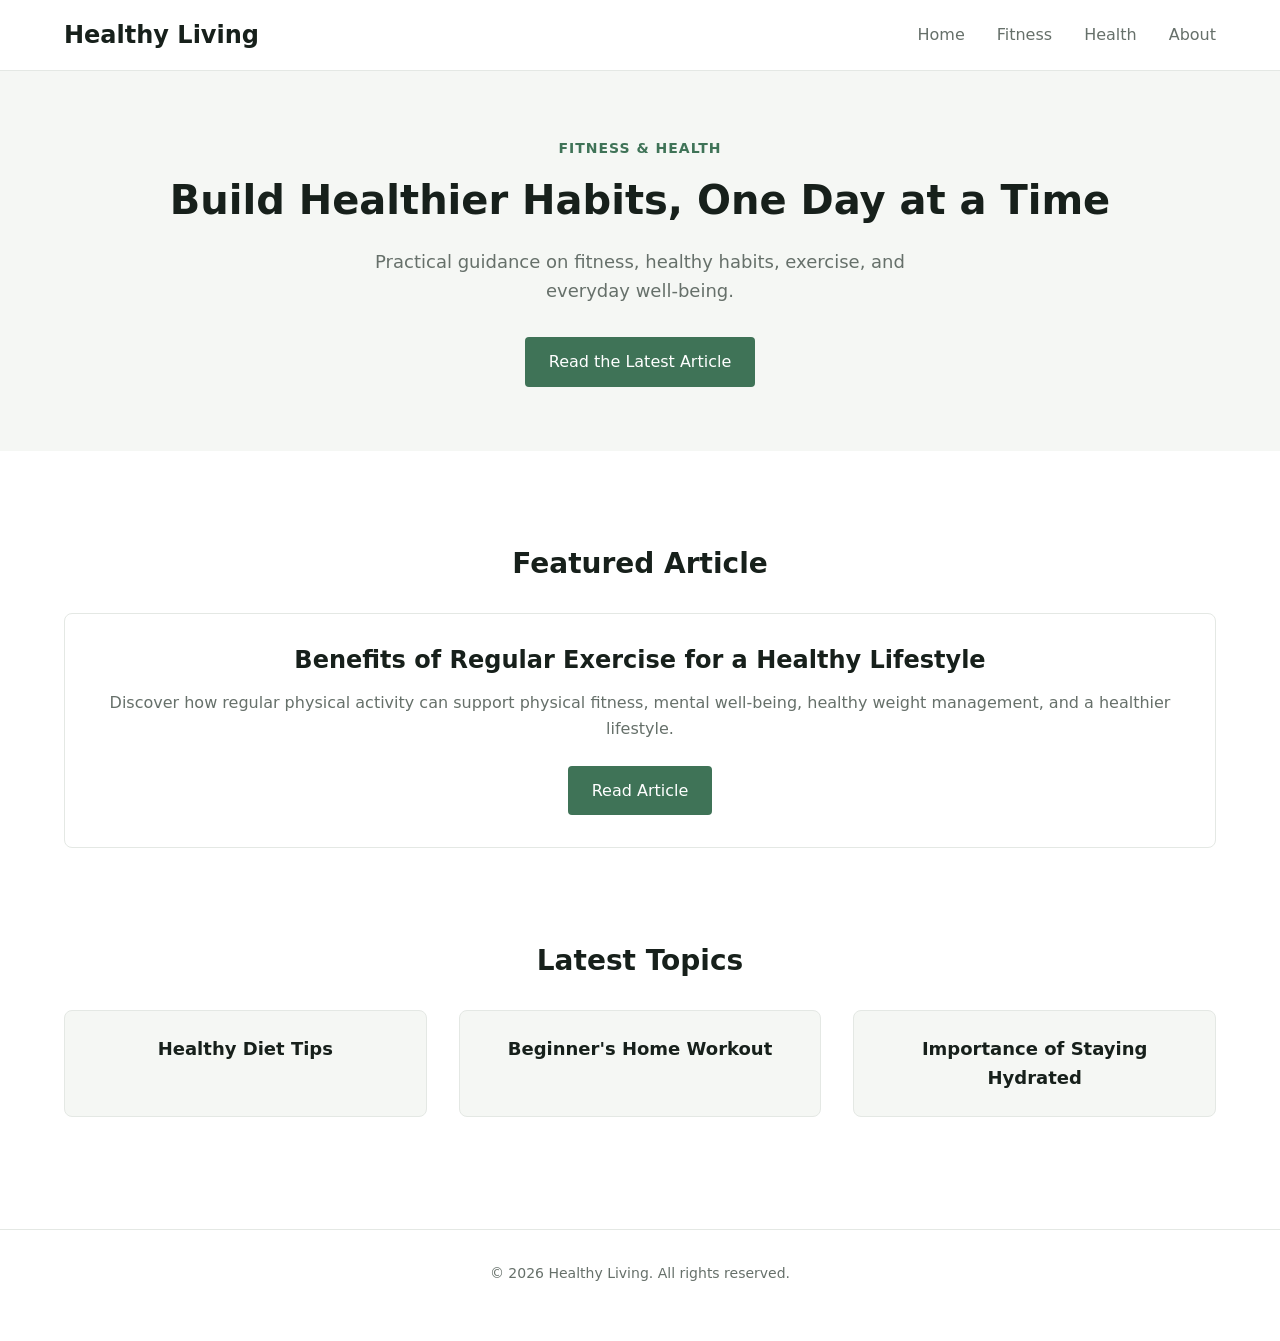
==== index.html @ 5b7a0966 "Initial commit for SEO Fitness Blog" ====
<!DOCTYPE html>
<html lang="en">
<head>
  <meta charset="UTF-8">
  <meta name="viewport" content="width=device-width, initial-scale=1.0">
  <title>Healthy Living | Fitness & Health Blog</title>
  <meta name="description" content="Healthy Living offers practical guidance on fitness, healthy habits, exercise, and everyday well-being.">
  <link rel="canonical" href="https://ishowdrift.github.io/seo-fitness-blog/">
  
  <link rel="stylesheet" href="assets/css/style.css">
  
  <!-- Open Graph -->
  <meta property="og:title" content="Healthy Living | Fitness & Health Blog">
  <meta property="og:description" content="Practical guidance on fitness, healthy habits, exercise, and everyday well-being.">
  <meta property="og:url" content="https://ishowdrift.github.io/seo-fitness-blog/">
  <meta property="og:type" content="website">
  
  <!-- Twitter Card -->
  <meta name="twitter:card" content="summary_large_image">
  <meta name="twitter:title" content="Healthy Living | Fitness & Health Blog">
  <meta name="twitter:description" content="Practical guidance on fitness, healthy habits, exercise, and everyday well-being.">
  
  <meta name="robots" content="index, follow">
</head>
<body>

  <header class="site-header">
    <div class="container header-inner">
      <a href="index.html" class="brand">Healthy Living</a>
      <button class="menu-toggle" aria-label="Toggle navigation" aria-expanded="false">
        &#9776;
      </button>
      <nav class="main-nav" aria-label="Main Navigation">
        <ul class="nav-list">
          <li><a href="index.html">Home</a></li>
          <li><a href="blog/benefits-of-regular-exercise/index.html">Fitness</a></li>
          <li><a href="blog/healthy-diet-tips/index.html">Health</a></li>
          <li><a href="#">About</a></li>
        </ul>
      </nav>
    </div>
  </header>

  <main>
    <section class="hero">
      <div class="container">
        <span class="eyebrow">FITNESS & HEALTH</span>
        <h1>Build Healthier Habits, One Day at a Time</h1>
        <p>Practical guidance on fitness, healthy habits, exercise, and everyday well-being.</p>
        <a href="blog/benefits-of-regular-exercise/index.html" class="btn">Read the Latest Article</a>
      </div>
    </section>

    <section class="featured-article">
      <div class="container">
        <h2 class="section-title">Featured Article</h2>
        <div class="card">
          <h3>Benefits of Regular Exercise for a Healthy Lifestyle</h3>
          <p>Discover how regular physical activity can support physical fitness, mental well-being, healthy weight management, and a healthier lifestyle.</p>
          <a href="blog/benefits-of-regular-exercise/index.html" class="btn">Read Article</a>
        </div>
      </div>
    </section>

    <section class="latest-topics">
      <div class="container">
        <h2 class="section-title">Latest Topics</h2>
        <div class="cards-grid">
          <a href="blog/healthy-diet-tips/index.html" class="topic-card">Healthy Diet Tips</a>
          <a href="blog/beginners-home-workout/index.html" class="topic-card">Beginner's Home Workout</a>
          <a href="blog/importance-of-hydration/index.html" class="topic-card">Importance of Staying Hydrated</a>
        </div>
      </div>
    </section>
  </main>

  <footer class="site-footer">
    <div class="container">
      <p>&copy; 2026 Healthy Living. All rights reserved.</p>
    </div>
  </footer>

  <script src="assets/js/script.js"></script>
</body>
</html>
---- assets/css/style.css ----
:root {
  --bg-color: #FFFFFF;
  --text-primary: #17201B;
  --text-secondary: #66706A;
  --bg-soft: #F5F7F4;
  --accent-color: #3F7357;
  --border-color: #E4E8E4;
  
  --font-family: 'Inter', system-ui, -apple-system, BlinkMacSystemFont, "Segoe UI", Roboto, Helvetica, Arial, sans-serif;
}

* {
  box-sizing: border-box;
  margin: 0;
  padding: 0;
}

body {
  font-family: var(--font-family);
  background-color: var(--bg-color);
  color: var(--text-primary);
  line-height: 1.6;
  -webkit-font-smoothing: antialiased;
}

/* Typography */
h1, h2, h3, h4, h5, h6 {
  color: var(--text-primary);
  line-height: 1.2;
  margin-bottom: 1rem;
}

p {
  color: var(--text-secondary);
  margin-bottom: 1.5rem;
}

a {
  color: var(--accent-color);
  text-decoration: none;
  transition: color 0.2s ease;
}

a:hover {
  text-decoration: underline;
}

img {
  max-width: 100%;
  height: auto;
  display: block;
}

/* Layout Classes */
.container {
  width: 100%;
  max-width: 1200px;
  margin: 0 auto;
  padding: 0 1.5rem;
}

.article-container {
  width: 100%;
  max-width: 800px;
  margin: 0 auto;
  padding: 0 1.5rem;
}

/* Header */
.site-header {
  border-bottom: 1px solid var(--border-color);
  padding: 1rem 0;
  position: sticky;
  top: 0;
  background-color: var(--bg-color);
  z-index: 100;
}

.header-inner {
  display: flex;
  justify-content: space-between;
  align-items: center;
}

.brand {
  font-size: 1.5rem;
  font-weight: 700;
  color: var(--text-primary);
}

.brand:hover {
  text-decoration: none;
}

.main-nav {
  display: flex;
}

.nav-list {
  display: flex;
  list-style: none;
  gap: 2rem;
}

.nav-list a {
  color: var(--text-secondary);
  font-weight: 500;
}

.nav-list a:hover {
  color: var(--accent-color);
  text-decoration: none;
}

/* Mobile Menu */
.menu-toggle {
  display: none;
  background: none;
  border: none;
  font-size: 1.5rem;
  cursor: pointer;
  color: var(--text-primary);
}

@media (max-width: 768px) {
  .menu-toggle {
    display: block;
  }
  
  .main-nav {
    display: none;
    position: absolute;
    top: 100%;
    left: 0;
    right: 0;
    background-color: var(--bg-color);
    border-bottom: 1px solid var(--border-color);
    padding: 1rem;
    box-shadow: 0 4px 6px -1px rgba(0, 0, 0, 0.05);
  }
  
  .main-nav.active {
    display: block;
  }
  
  .nav-list {
    flex-direction: column;
    gap: 1rem;
    text-align: center;
  }
}

/* Button */
.btn {
  display: inline-block;
  background-color: var(--accent-color);
  color: #fff;
  padding: 0.75rem 1.5rem;
  border-radius: 4px;
  font-weight: 500;
  text-decoration: none;
  transition: background-color 0.2s;
  border: none;
  cursor: pointer;
}

.btn:hover {
  background-color: #2e543f;
  text-decoration: none;
}

/* Hero Section */
.hero {
  background-color: var(--bg-soft);
  padding: 4rem 0;
  text-align: center;
  margin-bottom: 3rem;
}

.hero .eyebrow {
  display: inline-block;
  font-size: 0.875rem;
  font-weight: 600;
  color: var(--accent-color);
  text-transform: uppercase;
  letter-spacing: 1px;
  margin-bottom: 1rem;
}

.hero h1 {
  font-size: 2.5rem;
  margin-bottom: 1.5rem;
}

.hero p {
  font-size: 1.125rem;
  max-width: 600px;
  margin: 0 auto 2rem;
}

/* Home Page Sections */
.section-title {
  font-size: 1.75rem;
  margin-bottom: 2rem;
  text-align: center;
}

.featured-article, .latest-topics {
  padding: 3rem 0;
}

.card {
  border: 1px solid var(--border-color);
  border-radius: 8px;
  padding: 2rem;
  text-align: center;
  background-color: var(--bg-color);
  transition: box-shadow 0.2s;
  height: 100%;
}

.card:hover {
  box-shadow: 0 4px 12px rgba(0, 0, 0, 0.05);
}

.card h3 {
  font-size: 1.5rem;
  margin-bottom: 1rem;
}

.cards-grid {
  display: grid;
  grid-template-columns: repeat(auto-fit, minmax(280px, 1fr));
  gap: 2rem;
}

.topic-card {
  padding: 1.5rem;
  border: 1px solid var(--border-color);
  border-radius: 8px;
  background-color: var(--bg-soft);
  text-align: center;
  display: block;
  color: var(--text-primary);
  text-decoration: none;
  font-weight: 600;
  font-size: 1.125rem;
  transition: transform 0.2s, background-color 0.2s;
}

.topic-card:hover {
  background-color: var(--border-color);
  text-decoration: none;
  transform: translateY(-2px);
}

/* Article Page */
.article-header {
  margin: 3rem 0 2rem;
  text-align: center;
}

.breadcrumb {
  font-size: 0.875rem;
  color: var(--text-secondary);
  margin-bottom: 1.5rem;
}

.breadcrumb a {
  color: var(--text-secondary);
}

.breadcrumb a:hover {
  color: var(--accent-color);
}

.category-label {
  display: inline-block;
  background-color: var(--bg-soft);
  color: var(--accent-color);
  font-size: 0.875rem;
  font-weight: 600;
  padding: 0.25rem 0.75rem;
  border-radius: 4px;
  margin-bottom: 1.5rem;
}

.article-header h1 {
  font-size: 2.5rem;
  margin-bottom: 1.5rem;
}

.article-meta {
  display: flex;
  justify-content: center;
  gap: 1.5rem;
  font-size: 0.875rem;
  color: var(--text-secondary);
}

.hero-image-container {
  margin-bottom: 3rem;
  border-radius: 8px;
  overflow: hidden;
}

.hero-image-container img {
  width: 100%;
  aspect-ratio: 16/9;
  object-fit: cover;
}

.article-content {
  font-size: 1.125rem;
  line-height: 1.8;
  color: var(--text-primary);
}

.article-content h2 {
  font-size: 1.75rem;
  margin-top: 2.5rem;
  margin-bottom: 1rem;
}

.article-content h3 {
  font-size: 1.375rem;
  margin-top: 2rem;
  margin-bottom: 1rem;
}

.article-content p {
  margin-bottom: 1.5rem;
}

/* Footer */
.site-footer {
  border-top: 1px solid var(--border-color);
  padding: 2rem 0;
  margin-top: 4rem;
  text-align: center;
  color: var(--text-secondary);
  font-size: 0.875rem;
}

/* Utilities */
.text-center { text-align: center; }
.mb-2 { margin-bottom: 2rem; }

/* Responsive Adjustments */
@media (max-width: 768px) {
  .hero h1 { font-size: 2rem; }
  .article-header h1 { font-size: 2rem; }
  .hero { padding: 3rem 0; }
  .article-content { font-size: 1rem; }
}
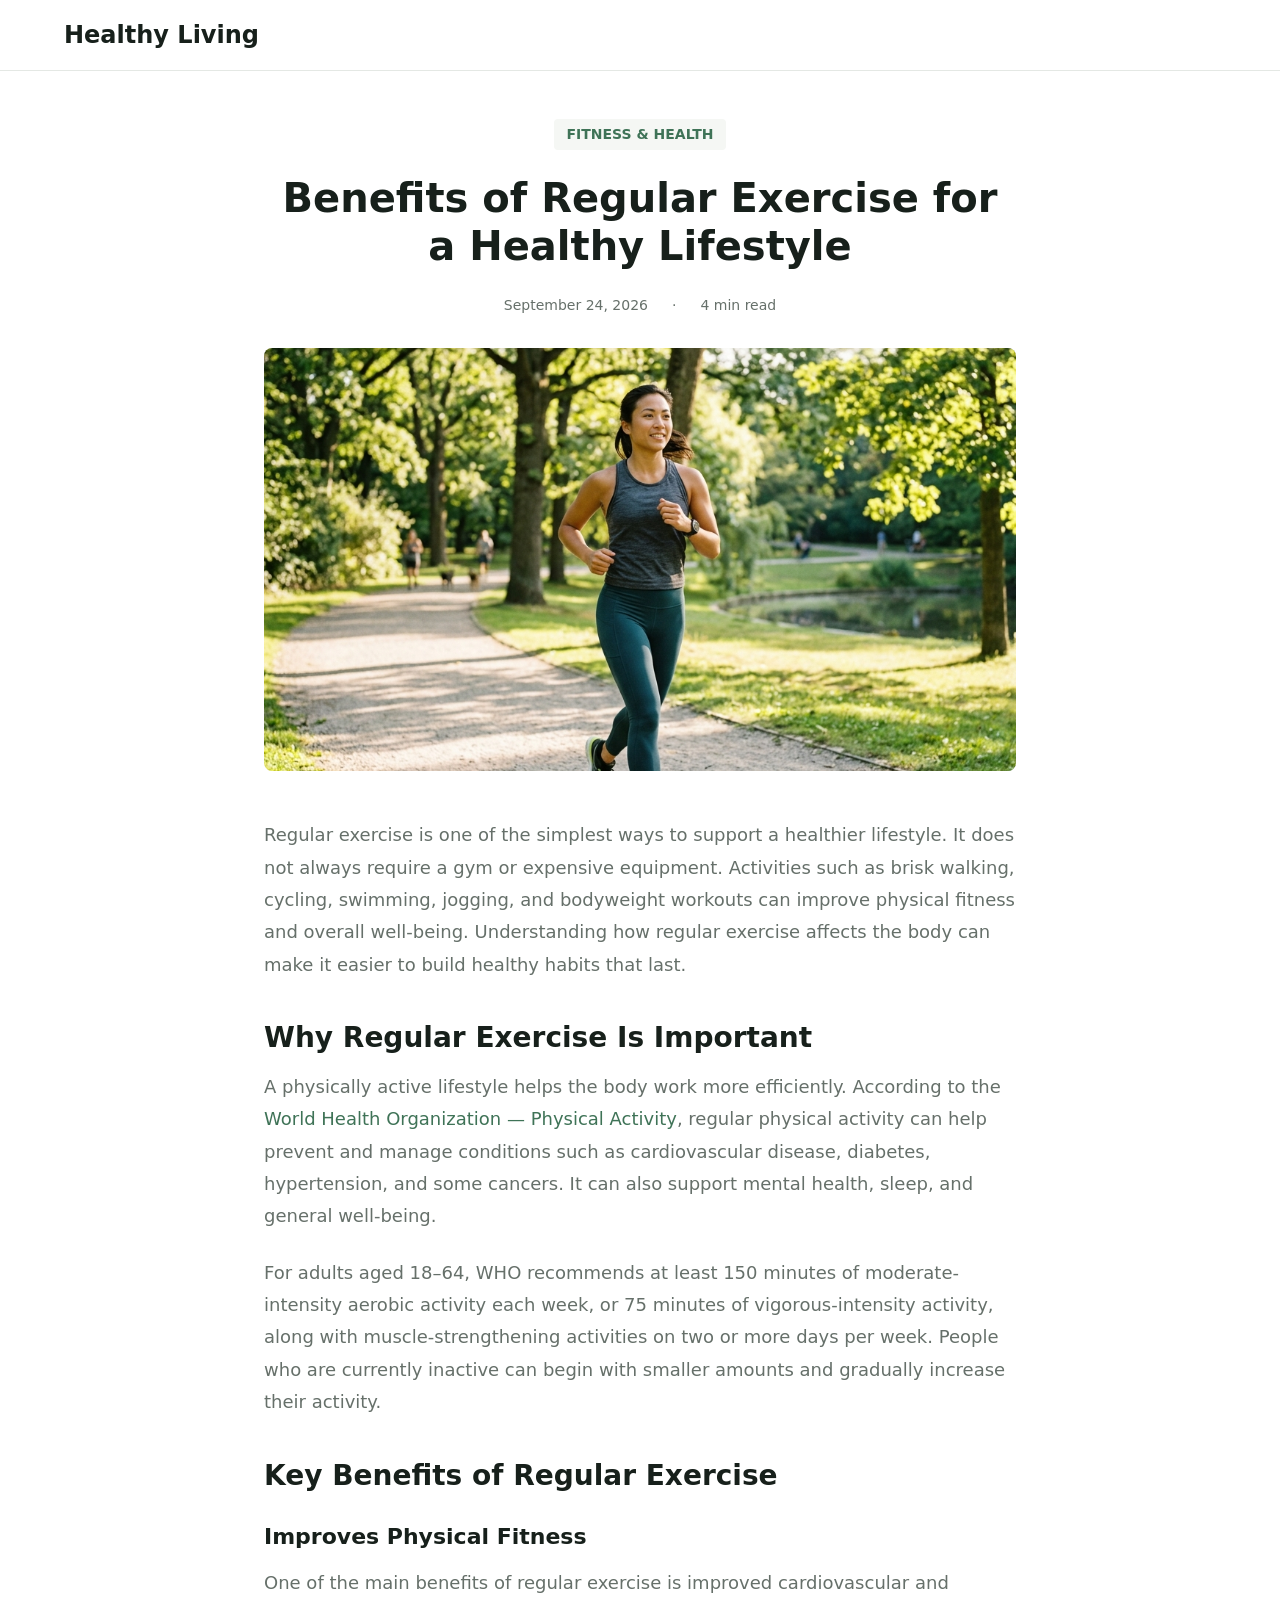
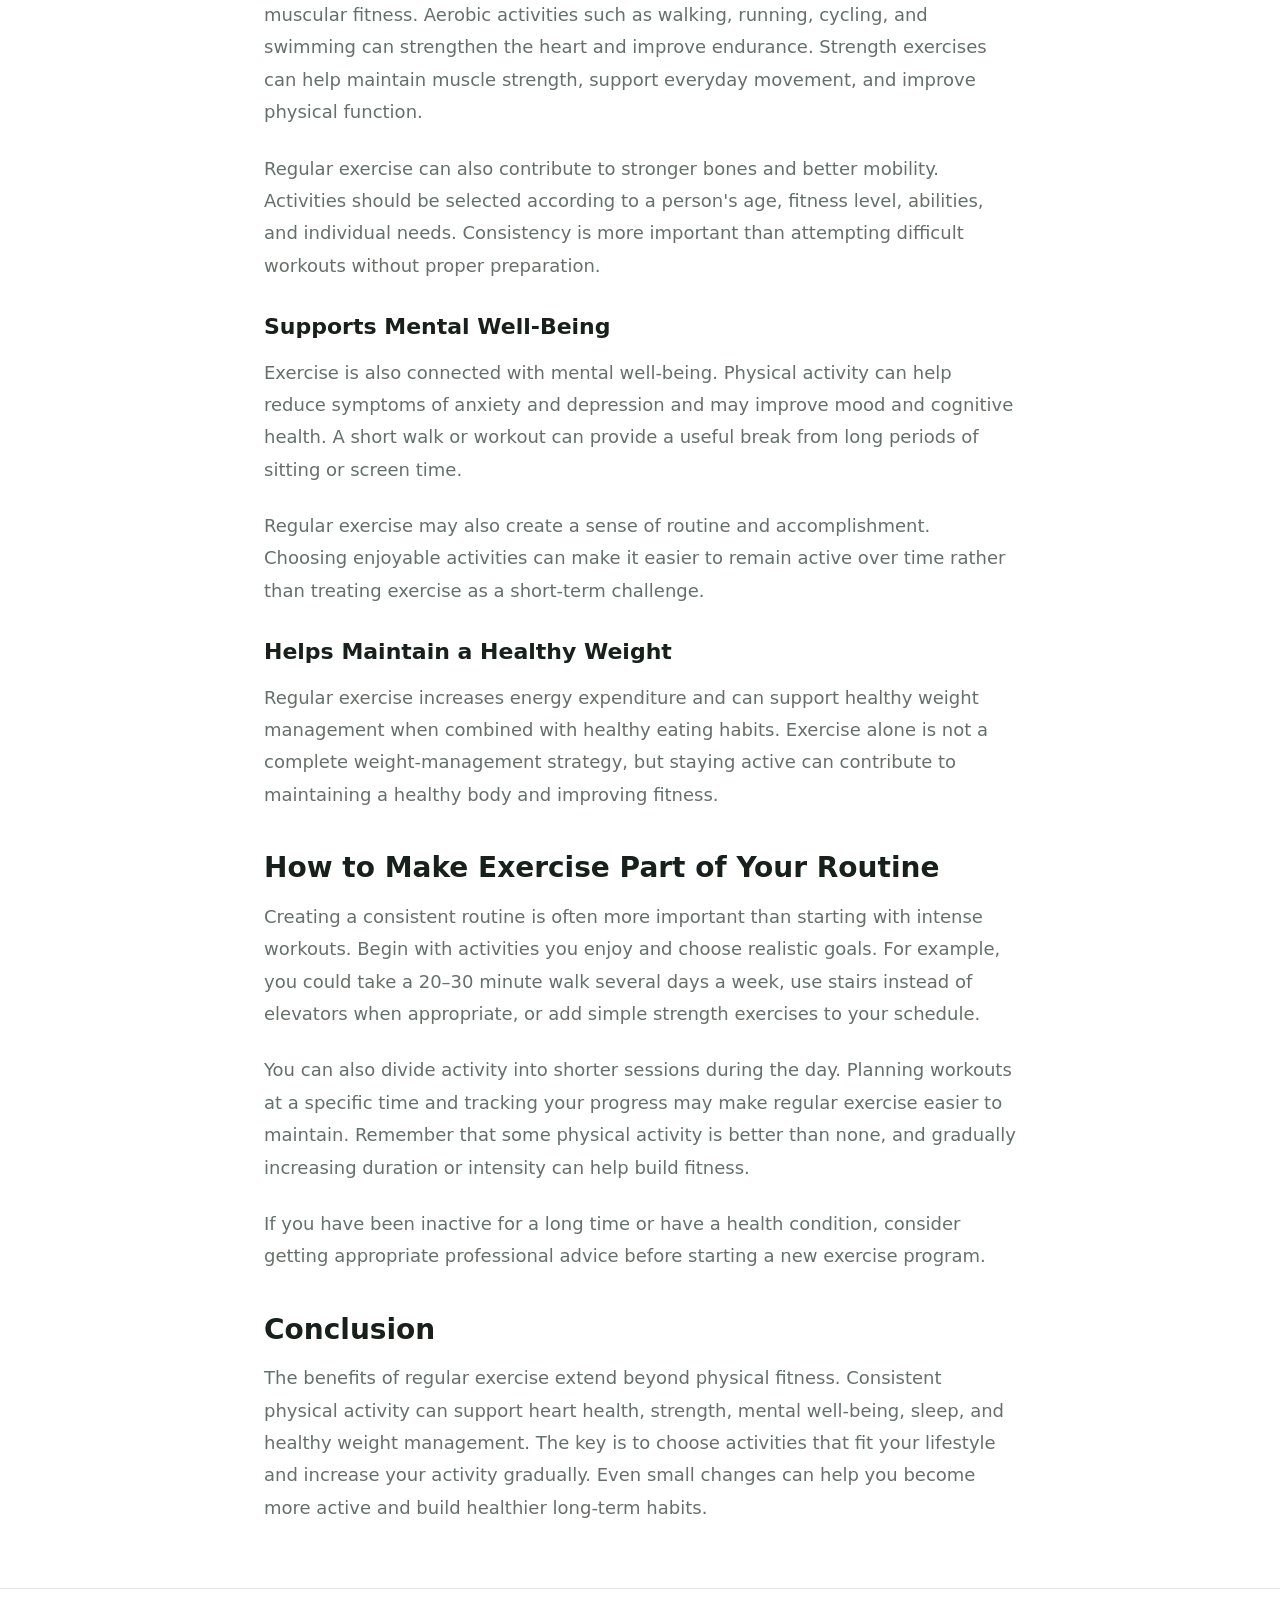
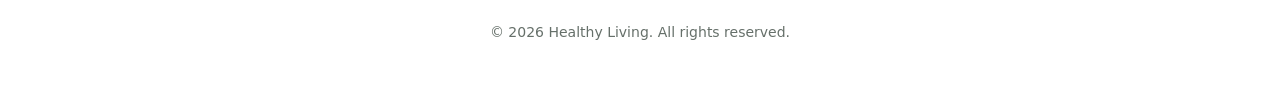
==== commit c111c892: "Convert to a single minimalist page" ====
--- a/index.html
+++ b/index.html
@@ -3,75 +3,109 @@
 <head>
   <meta charset="UTF-8">
   <meta name="viewport" content="width=device-width, initial-scale=1.0">
-  <title>Healthy Living | Fitness & Health Blog</title>
-  <meta name="description" content="Healthy Living offers practical guidance on fitness, healthy habits, exercise, and everyday well-being.">
+  <title>Benefits of Regular Exercise for a Healthy Lifestyle</title>
+  <meta name="description" content="Discover the benefits of regular exercise and learn how physical activity can improve fitness, mental well-being, and overall health.">
   <link rel="canonical" href="https://ishowdrift.github.io/seo-fitness-blog/">
   
   <link rel="stylesheet" href="assets/css/style.css">
   
   <!-- Open Graph -->
-  <meta property="og:title" content="Healthy Living | Fitness & Health Blog">
-  <meta property="og:description" content="Practical guidance on fitness, healthy habits, exercise, and everyday well-being.">
+  <meta property="og:title" content="Benefits of Regular Exercise for a Healthy Lifestyle">
+  <meta property="og:description" content="Discover the benefits of regular exercise and learn how physical activity can improve fitness, mental well-being, and overall health.">
   <meta property="og:url" content="https://ishowdrift.github.io/seo-fitness-blog/">
-  <meta property="og:type" content="website">
+  <meta property="og:type" content="article">
+  <meta property="og:image" content="https://ishowdrift.github.io/seo-fitness-blog/assets/images/exercise.jpg">
   
   <!-- Twitter Card -->
   <meta name="twitter:card" content="summary_large_image">
-  <meta name="twitter:title" content="Healthy Living | Fitness & Health Blog">
-  <meta name="twitter:description" content="Practical guidance on fitness, healthy habits, exercise, and everyday well-being.">
+  <meta name="twitter:title" content="Benefits of Regular Exercise for a Healthy Lifestyle">
+  <meta name="twitter:description" content="Discover the benefits of regular exercise and learn how physical activity can improve fitness, mental well-being, and overall health.">
+  <meta name="twitter:image" content="https://ishowdrift.github.io/seo-fitness-blog/assets/images/exercise.jpg">
   
   <meta name="robots" content="index, follow">
+
+  <!-- Structured Data JSON-LD -->
+  <script type="application/ld+json">
+  {
+    "@context": "https://schema.org",
+    "@type": "BlogPosting",
+    "headline": "Benefits of Regular Exercise for a Healthy Lifestyle",
+    "description": "Discover the benefits of regular exercise and learn how physical activity can improve fitness, mental well-being, and overall health.",
+    "image": "https://ishowdrift.github.io/seo-fitness-blog/assets/images/exercise.jpg",
+    "author": {
+      "@type": "Organization",
+      "name": "Healthy Living"
+    },
+    "publisher": {
+      "@type": "Organization",
+      "name": "Healthy Living",
+      "logo": {
+        "@type": "ImageObject",
+        "url": "https://ishowdrift.github.io/seo-fitness-blog/assets/images/exercise.jpg"
+      }
+    },
+    "datePublished": "2026-09-24",
+    "dateModified": "2026-09-24",
+    "mainEntityOfPage": {
+      "@type": "WebPage",
+      "@id": "https://ishowdrift.github.io/seo-fitness-blog/"
+    }
+  }
+  </script>
 </head>
 <body>
 
   <header class="site-header">
     <div class="container header-inner">
       <a href="index.html" class="brand">Healthy Living</a>
-      <button class="menu-toggle" aria-label="Toggle navigation" aria-expanded="false">
-        &#9776;
-      </button>
-      <nav class="main-nav" aria-label="Main Navigation">
-        <ul class="nav-list">
-          <li><a href="index.html">Home</a></li>
-          <li><a href="blog/benefits-of-regular-exercise/index.html">Fitness</a></li>
-          <li><a href="blog/healthy-diet-tips/index.html">Health</a></li>
-          <li><a href="#">About</a></li>
-        </ul>
-      </nav>
     </div>
   </header>
 
   <main>
-    <section class="hero">
-      <div class="container">
-        <span class="eyebrow">FITNESS & HEALTH</span>
-        <h1>Build Healthier Habits, One Day at a Time</h1>
-        <p>Practical guidance on fitness, healthy habits, exercise, and everyday well-being.</p>
-        <a href="blog/benefits-of-regular-exercise/index.html" class="btn">Read the Latest Article</a>
+    <article class="article-container">
+      <header class="article-header">
+        <span class="category-label">FITNESS & HEALTH</span>
+        <h1>Benefits of Regular Exercise for a Healthy Lifestyle</h1>
+        <div class="article-meta">
+          <span>September 24, 2026</span>
+          <span>&middot;</span>
+          <span>4 min read</span>
+        </div>
+      </header>
+
+      <div class="hero-image-container">
+        <img src="assets/images/exercise.jpg" alt="Person doing regular exercise for a healthy lifestyle" width="800" height="450" loading="eager">
       </div>
-    </section>
 
-    <section class="featured-article">
-      <div class="container">
-        <h2 class="section-title">Featured Article</h2>
-        <div class="card">
-          <h3>Benefits of Regular Exercise for a Healthy Lifestyle</h3>
-          <p>Discover how regular physical activity can support physical fitness, mental well-being, healthy weight management, and a healthier lifestyle.</p>
-          <a href="blog/benefits-of-regular-exercise/index.html" class="btn">Read Article</a>
-        </div>
+      <div class="article-content">
+        <p>Regular exercise is one of the simplest ways to support a healthier lifestyle. It does not always require a gym or expensive equipment. Activities such as brisk walking, cycling, swimming, jogging, and bodyweight workouts can improve physical fitness and overall well-being. Understanding how regular exercise affects the body can make it easier to build healthy habits that last.</p>
+
+        <h2>Why Regular Exercise Is Important</h2>
+        <p>A physically active lifestyle helps the body work more efficiently. According to the <a href="https://www.who.int/news-room/fact-sheets/detail/physical-activity" target="_blank" rel="noopener noreferrer">World Health Organization — Physical Activity</a>, regular physical activity can help prevent and manage conditions such as cardiovascular disease, diabetes, hypertension, and some cancers. It can also support mental health, sleep, and general well-being.</p>
+        <p>For adults aged 18–64, WHO recommends at least 150 minutes of moderate-intensity aerobic activity each week, or 75 minutes of vigorous-intensity activity, along with muscle-strengthening activities on two or more days per week. People who are currently inactive can begin with smaller amounts and gradually increase their activity.</p>
+
+        <h2>Key Benefits of Regular Exercise</h2>
+        
+        <h3>Improves Physical Fitness</h3>
+        <p>One of the main benefits of regular exercise is improved cardiovascular and muscular fitness. Aerobic activities such as walking, running, cycling, and swimming can strengthen the heart and improve endurance. Strength exercises can help maintain muscle strength, support everyday movement, and improve physical function.</p>
+        <p>Regular exercise can also contribute to stronger bones and better mobility. Activities should be selected according to a person's age, fitness level, abilities, and individual needs. Consistency is more important than attempting difficult workouts without proper preparation.</p>
+
+        <h3>Supports Mental Well-Being</h3>
+        <p>Exercise is also connected with mental well-being. Physical activity can help reduce symptoms of anxiety and depression and may improve mood and cognitive health. A short walk or workout can provide a useful break from long periods of sitting or screen time.</p>
+        <p>Regular exercise may also create a sense of routine and accomplishment. Choosing enjoyable activities can make it easier to remain active over time rather than treating exercise as a short-term challenge.</p>
+
+        <h3>Helps Maintain a Healthy Weight</h3>
+        <p>Regular exercise increases energy expenditure and can support healthy weight management when combined with healthy eating habits. Exercise alone is not a complete weight-management strategy, but staying active can contribute to maintaining a healthy body and improving fitness.</p>
+
+        <h2>How to Make Exercise Part of Your Routine</h2>
+        <p>Creating a consistent routine is often more important than starting with intense workouts. Begin with activities you enjoy and choose realistic goals. For example, you could take a 20–30 minute walk several days a week, use stairs instead of elevators when appropriate, or add simple strength exercises to your schedule.</p>
+        <p>You can also divide activity into shorter sessions during the day. Planning workouts at a specific time and tracking your progress may make regular exercise easier to maintain. Remember that some physical activity is better than none, and gradually increasing duration or intensity can help build fitness.</p>
+        <p>If you have been inactive for a long time or have a health condition, consider getting appropriate professional advice before starting a new exercise program.</p>
+
+        <h2>Conclusion</h2>
+        <p>The benefits of regular exercise extend beyond physical fitness. Consistent physical activity can support heart health, strength, mental well-being, sleep, and healthy weight management. The key is to choose activities that fit your lifestyle and increase your activity gradually. Even small changes can help you become more active and build healthier long-term habits.</p>
       </div>
-    </section>
-
-    <section class="latest-topics">
-      <div class="container">
-        <h2 class="section-title">Latest Topics</h2>
-        <div class="cards-grid">
-          <a href="blog/healthy-diet-tips/index.html" class="topic-card">Healthy Diet Tips</a>
-          <a href="blog/beginners-home-workout/index.html" class="topic-card">Beginner's Home Workout</a>
-          <a href="blog/importance-of-hydration/index.html" class="topic-card">Importance of Staying Hydrated</a>
-        </div>
-      </div>
-    </section>
+    </article>
   </main>
 
   <footer class="site-footer">
@@ -80,6 +114,5 @@
     </div>
   </footer>
 
-  <script src="assets/js/script.js"></script>
 </body>
 </html>
